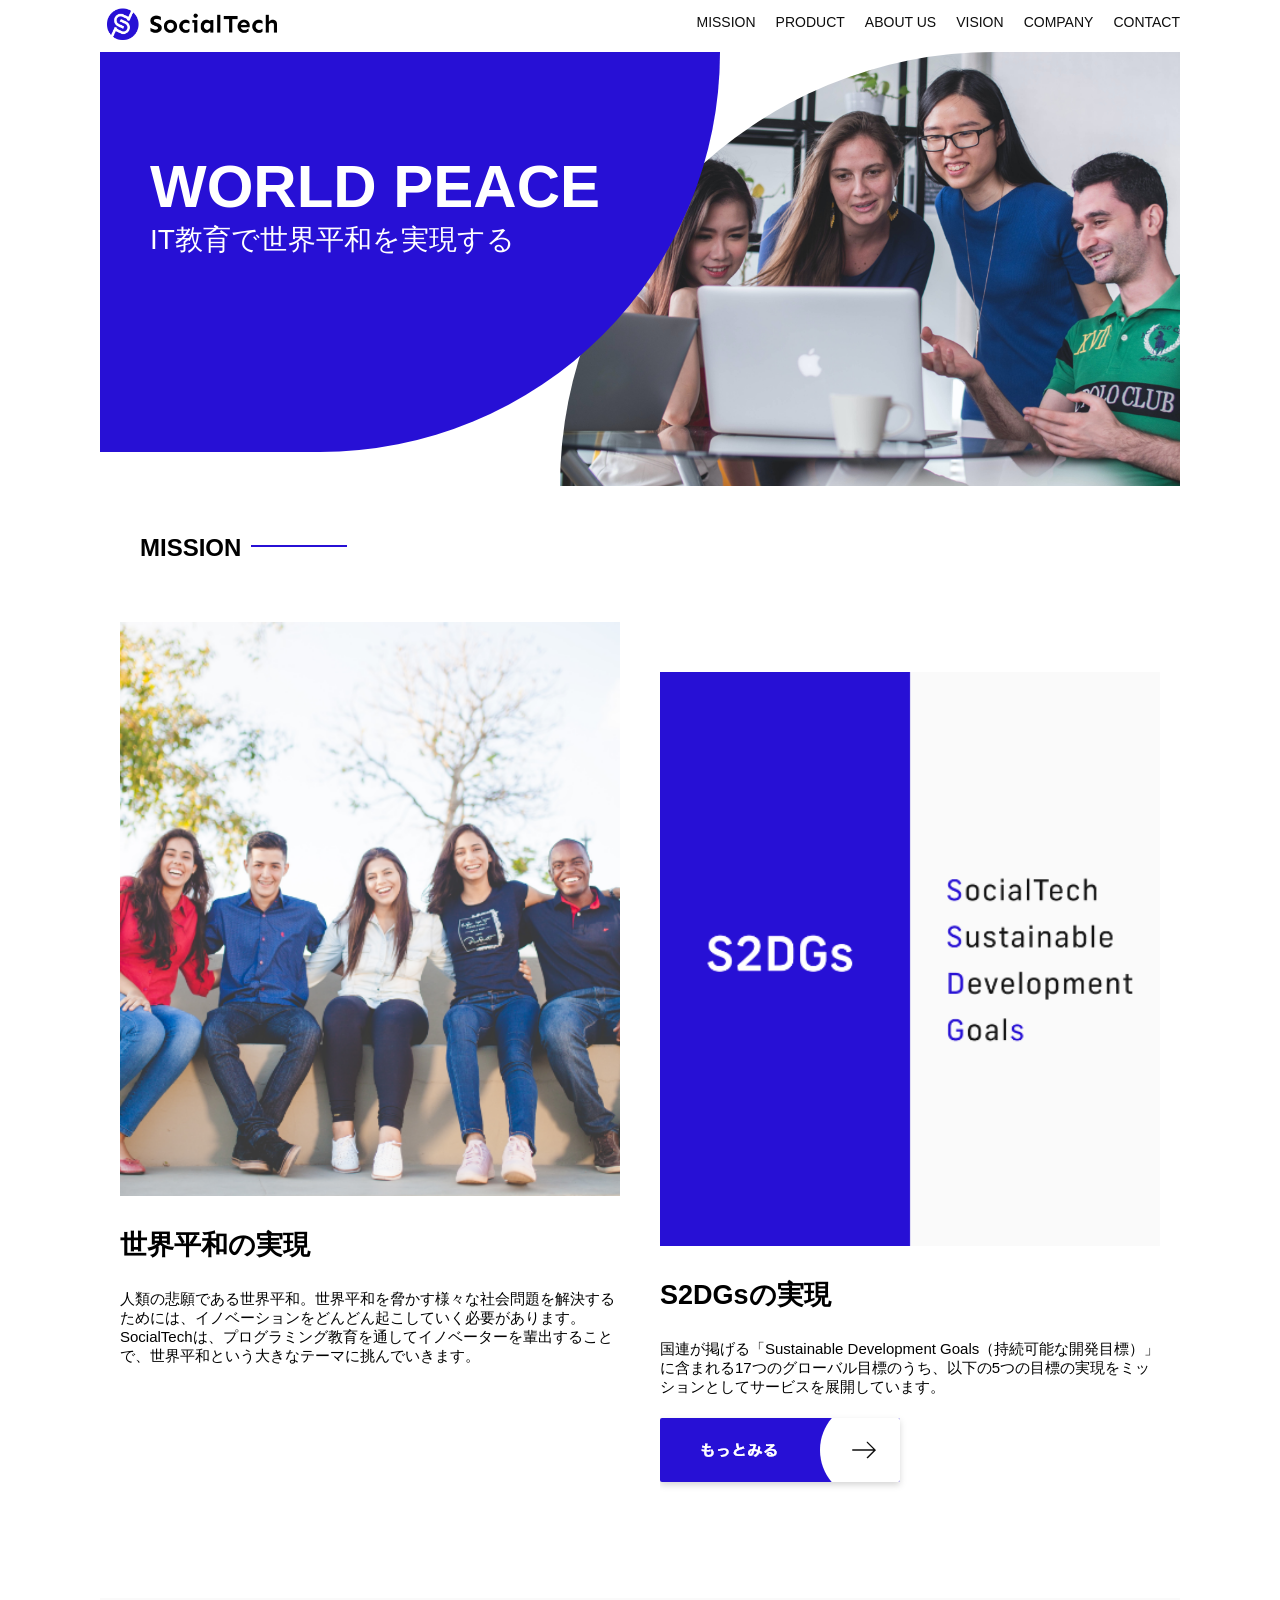
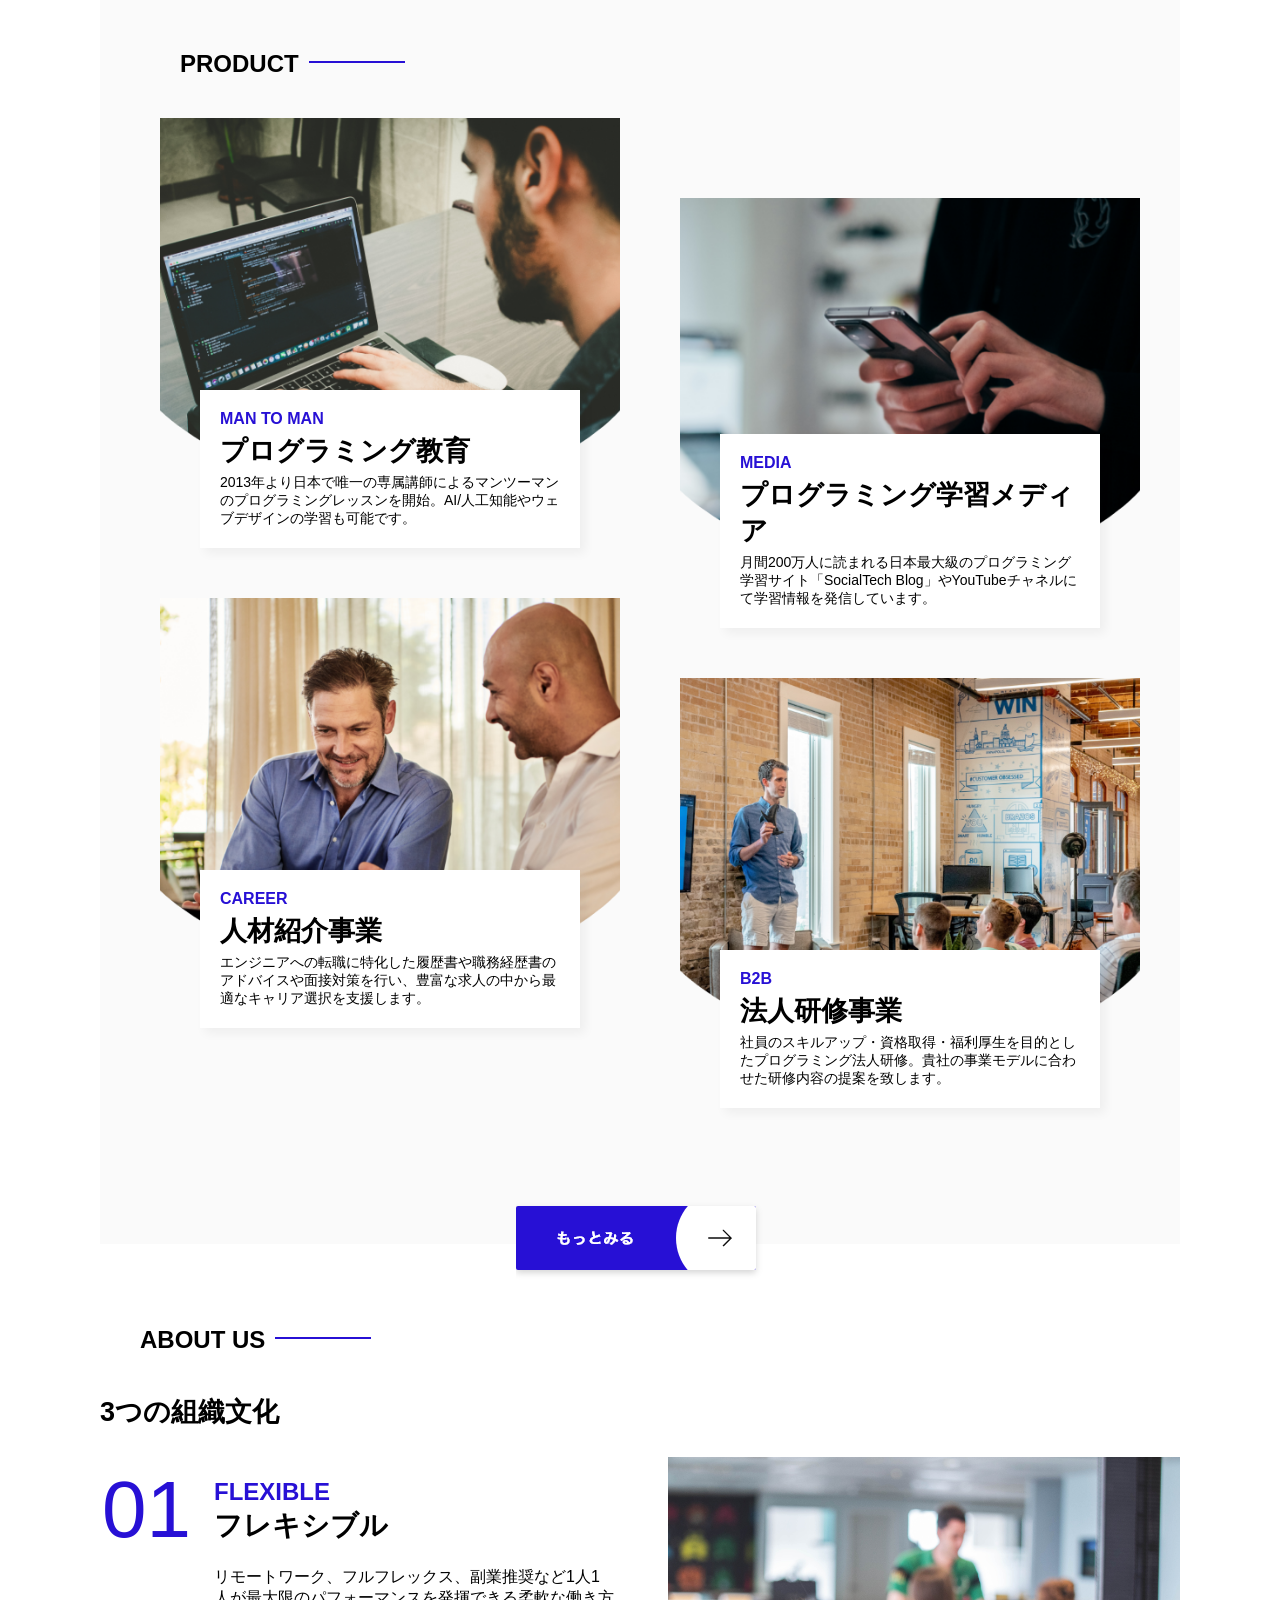
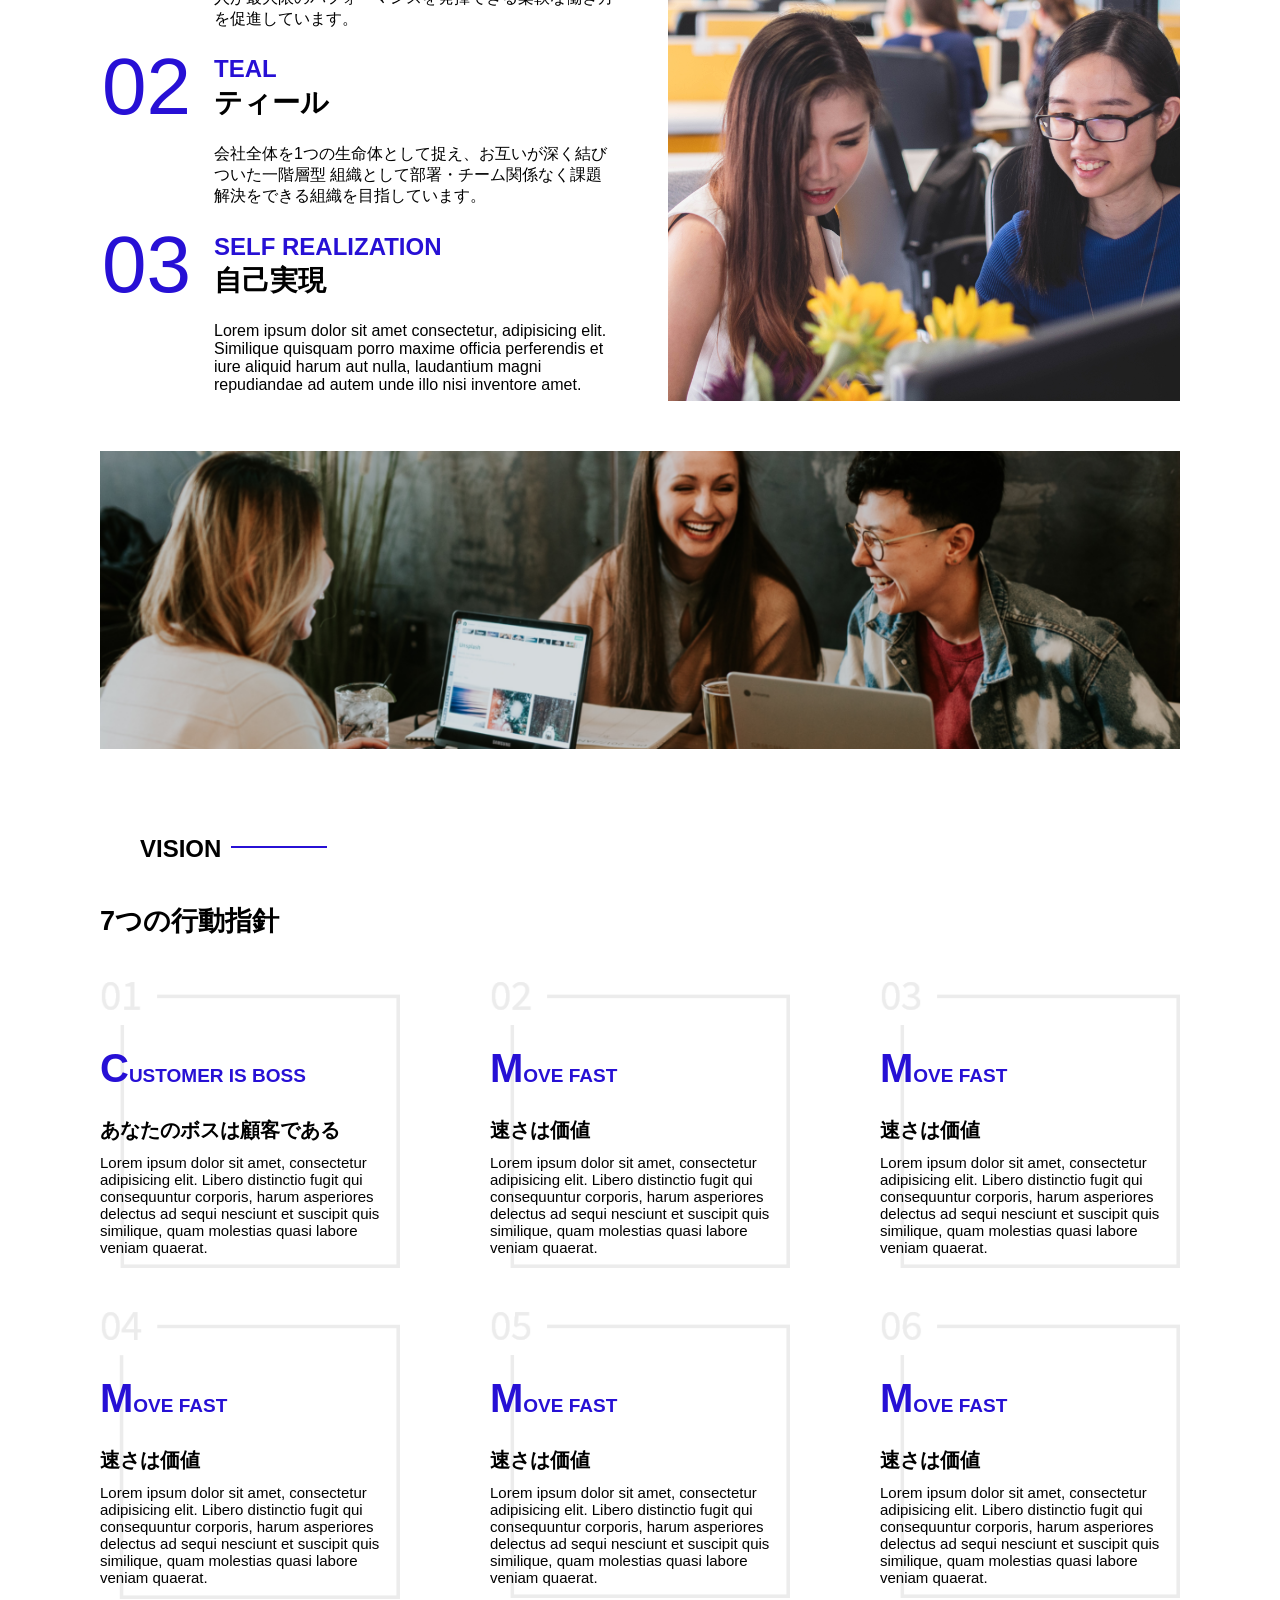
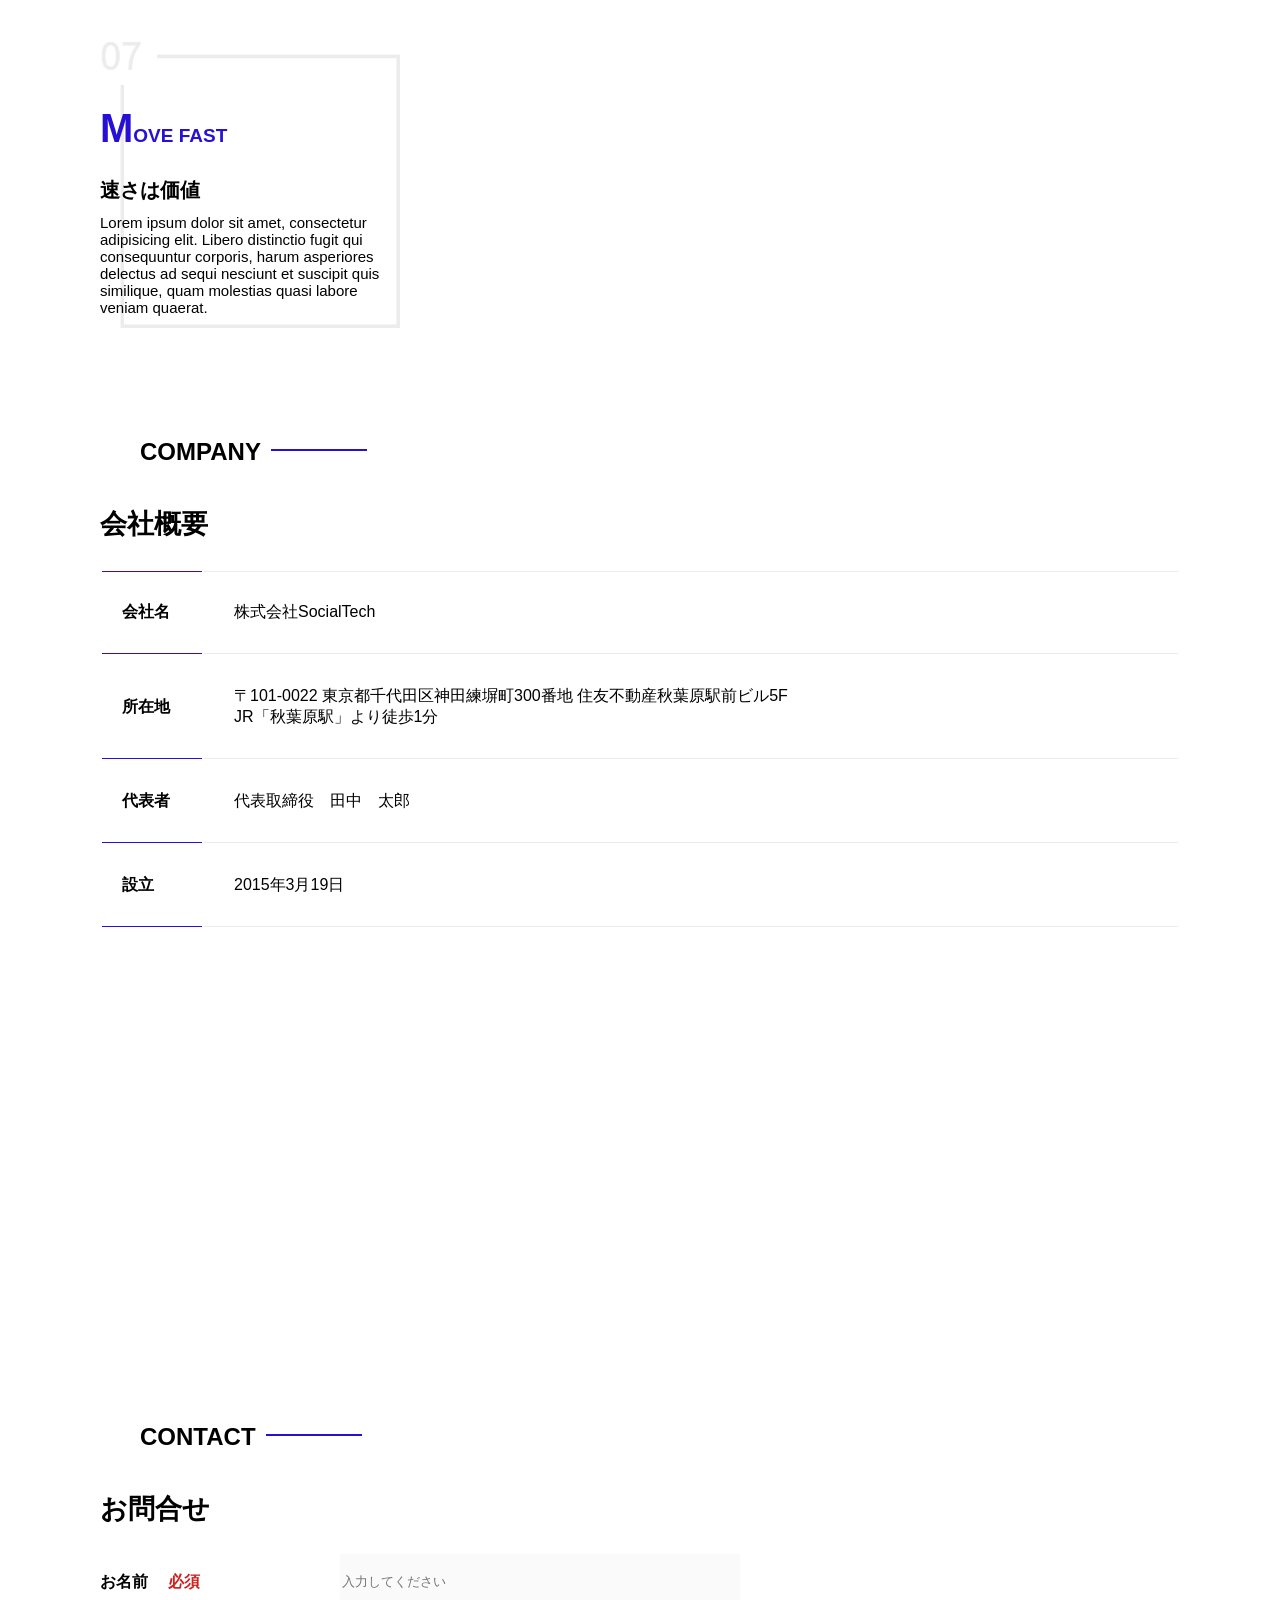
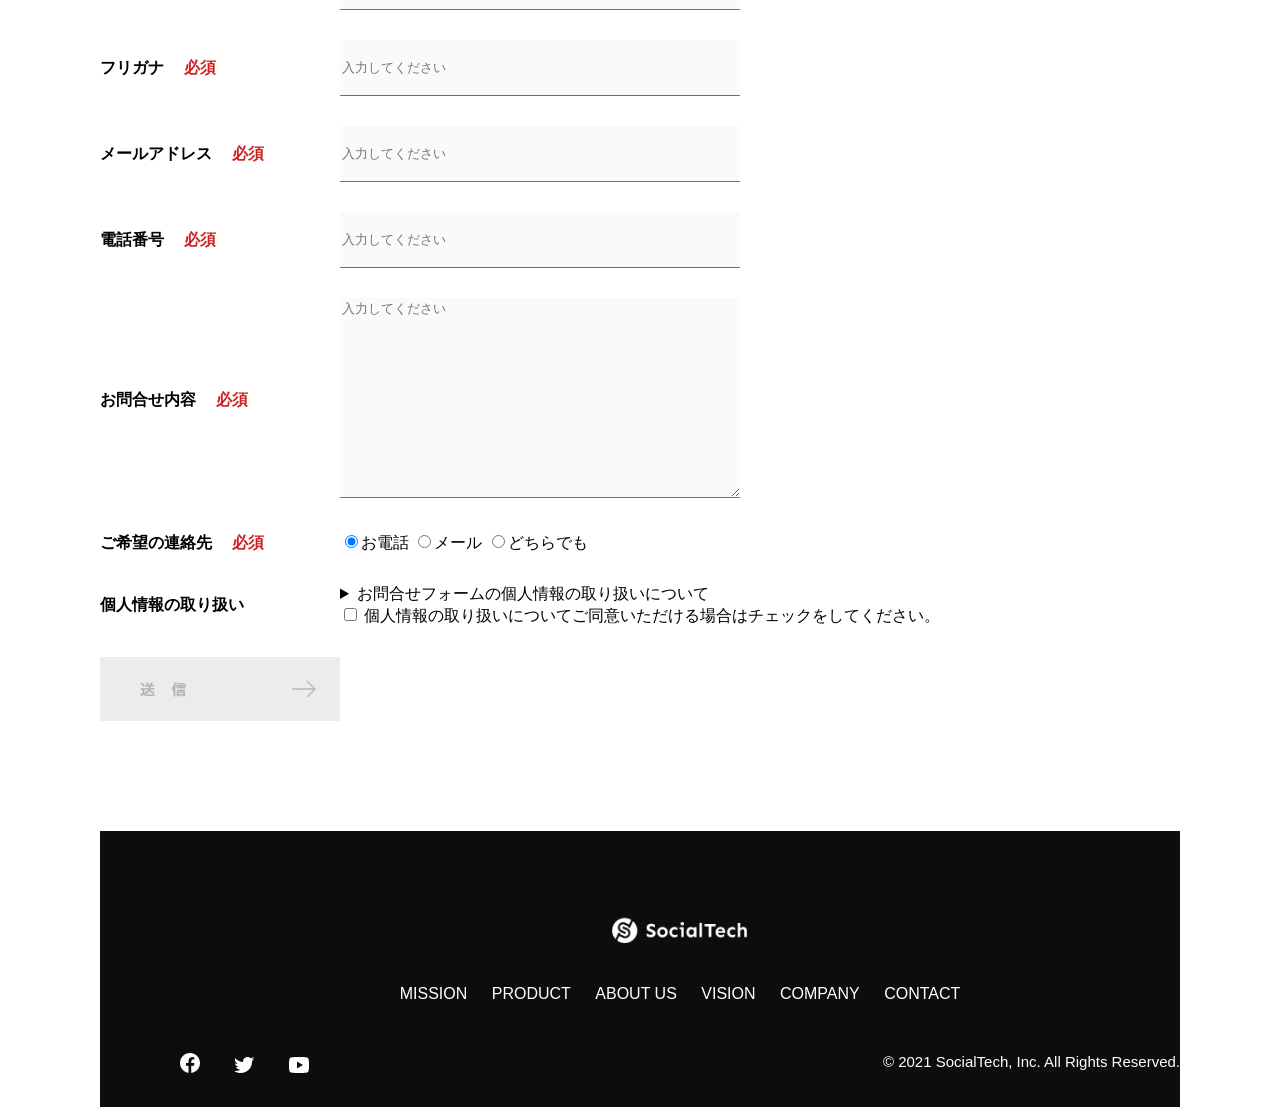
==== index.html @ 10867bdf "initial commit" ====
<!DOCTYPE html>
<html>
<head>
    <title>SocialTech</title>
    <meta charset="UTF-8">
    <meta name="description" content="SocialTechはEdTech業界のリーディングカンパニーを目指します">
    <meta name="viewport" content="width=device-width, initial-scale=1.0">
    <link rel="stylesheet" href="style.css">
</head>
<body>
    <header>
        <a href="index.html" id="logo">
            <img src="images/logo.png" alt="トップページに戻る">
        </a>
        <nav id="nav-pc">
            <ul>
                <li><a href="mission.html">MISSION</a></li>
                <li><a href="product.html">PRODUCT</a></li>
                <li><a href="index.html#aboutus">ABOUT US</a></li>
                <li><a href="index.html#vision">VISION</a></li>
                <li><a href="index.html#company">COMPANY</a></li>
                <li><a href="index.html#contact">CONTACT</a></li> 
            </ul>
        </nav>

        <!--smartphone menu button-->
        <button id="menu-sp" onclick="document.getElementById('nav-sp').style.display = 'block'">
            <img src="images/button-menu.png" alt="">
        </button>
        <!--smartphone navigation-->
        <div id="nav-sp">
            <button id="close" onclick="document.getElementById('nav-sp').style.display = 'none'">
                <img src="images/button-close.png" alt="">
            </button>
            <nav>
                <ul>
                    <li>
                        <a id="logo-sp" href="index.html" onclick="document.getElementById('nav-sp').style.display = 'none'"><img src="images/logo-sp.png" alt=""></a>
                    </li>
                    <li><a class="menu" href="mission.html" onclick="document.getElementById('nav-sp').style.display = 'none'">MISSION</a></li>
                    <li><a class="menu" href="product.html" onclick="document.getElementById('nav-sp').style.display = 'none'">PRODUCT</a></li>
                    <li><a class="menu" href="index.html#aboutus" onclick="document.getElementById('nav-sp').style.display = 'none'">ABOUT US</a></li>
                    <li><a class="menu" href="index.html#vision" onclick="document.getElementById('nav-sp').style.display = 'none'">VISION</a></li>
                    <li><a class="menu" href="index.html#company" onclick="document.getElementById('nav-sp').style.display = 'none'">COMPANY</a></li>
                    <li><a class="menu" href="index.html#contact" onclick="document.getElementById('nav-sp').style.display = 'none'">CONTACT</a></li>
                </ul>
            </nav>
            <div id="sns">
                <a href="https://www.facebook.com/sejuku2013">
                    <img src="images/button-facebook.png" alt="">
                </a>
                <a href="https://www.twitter.com/sejuku2013">
                    <img src="images/button-twitter.png" alt="">
                </a>
                <a href="https://www.youtube.com/sejuku2013">
                    <img src="images/button-youtube.png" alt="">
                </a>
            </div>
        </div>
    </header>
    <main>
        <article>
            <section id="main-visual">
                <div id="main-message">
                    <h1>WORLD PEACE</h1>
                    <p>IT教育で世界平和を実現する</p>
                </div>
                <img src="images/index/index-main.png" alt="PCの周りに集まる多国籍の仲間たち">
            </section>
            <section id="mission">
                <h2 class="index-h2">MISSION</h2>
                <div id="mission-flex">
                    <div>
                        <img id="mission-photo" src="images/index/index-mission.png" alt="野外ベンチ">
                        <h3>世界平和の実現</h3>
                        <p>
                            人類の悲願である世界平和。世界平和を脅かす様々な社会問題を解決するためには、イノベーションをどんどん起こしていく必要があります。SocialTechは、プログラミング教育を通してイノベーターを輩出することで、世界平和という大きなテーマに挑んでいきます。
                        </p>
                    </div>
                    <div>
                       <img id="s2dgs" src="images/index/s2dgs.png" alt="S2DGs"> 
                       <h3>S2DGsの実現</h3>
                       <p>国連が掲げる「Sustainable Development Goals（持続可能な開発目標）」に含まれる17つのグローバル目標のうち、以下の5つの目標の実現をミッションとしてサービスを展開しています。</p>
                       <a href="mission.html">
                        <img src="images/button-more.png" alt="もっとみる">
                       </a>
                    </div>
                </div>
            </section>
            <section id="product">
                <h2 class="index-h2">PRODUCT</h2>
                <div class="product-flex">
                    <div id="product-left">
                        <div>
                            <img class="product-photo" src="images/index/index-mantoman.png" alt="pcでコードを書く男性">
                            <div class="product-explain">
                                <span>MAN TO MAN</span>
                                <h3>プログラミング教育</h3>
                                <p>2013年より日本で唯一の専属講師によるマンツーマンのプログラミングレッスンを開始。AI/人工知能やウェブデザインの学習も可能です。</p>
                            </div>
                        </div>
                        <div>
                            <img class="product-photo" src="images/index/index-career.png" alt="笑顔で話し合う二人の男性">
                            <div class="product-explain">
                                <span>CAREER</span>
                                <h3>人材紹介事業</h3>
                                <p>エンジニアへの転職に特化した履歴書や職務経歴書のアドバイスや面接対策を行い、豊富な求人の中から最適なキャリア選択を支援します。</p>
                            </div>
                        </div>
                    </div>
                    <div id="product-right">
                        <div>
                            <img class="product-photo" src="images/index/index-media.png" alt="スマートフォンを操作する人">
                            <div class="product-explain">
                                <span>MEDIA</span>
                                <h3>プログラミング学習メディア</h3>
                                <p>月間200万人に読まれる日本最大級のプログラミング学習サイト「SocialTech Blog」やYouTubeチャネルにて学習情報を発信しています。</p>
                            </div>
                        </div>
                        <div>
                            <img class="product-photo" src="images/index/index-b2b.png" alt="講演中の男性とそれを聴く人々">
                            <div class="product-explain">
                                <span>B2B</span>
                                <h3>法人研修事業</h3>
                                <p>社員のスキルアップ・資格取得・福利厚生を目的としたプログラミング法人研修。貴社の事業モデルに合わせた研修内容の提案を致します。</p>
                            </div>
                        </div>
                    </div>
                </div>
                <div id="product-more">
                    <a href="product.html">
                    <img src="images/button-more.png" alt="もっとみる">
                    </a>
                </div>
            </section>
            <section id="aboutus">
                <h2 class="index-h2">ABOUT US</h2>
                <h3>3つの組織文化</h3>
                <div>
                    <table class="culture-table">
                        <tr>
                            <td class="culture-num">01</td>
                            <th><span class="culture-en">FLEXIBLE</span><br>フレキシブル</th>
                        </tr>
                        <tr>
                            <td>

                            </td>
                            <td class="culture-description">リモートワーク、フルフレックス、副業推奨など1人1人が最大限のパフォーマンスを発揮できる柔軟な働き方を促進しています。</td>
                        </tr>
                        <tr>
                            <td class="culture-num">02</td>
                            <th><span class="culture-en">TEAL</span><br>ティール</th>
                        </tr>
                        <tr>
                            <td></td>
                            <td class="culture-description">会社全体を1つの生命体として捉え、お互いが深く結びついた一階層型 組織として部署・チーム関係なく課題解決をできる組織を目指しています。</td>
                        </tr>
                        <tr>
                            <td class="culture-num">03</td>
                            <th><span class="culture-en">SELF REALIZATION</span><br>自己実現</th>
                            <tr>
                                <td></td>
                                <td class="culture-description">Lorem ipsum dolor sit amet consectetur, adipisicing elit. Similique quisquam porro maxime officia perferendis et iure aliquid harum aut nulla, laudantium magni repudiandae ad autem unde illo nisi inventore amet.</td>
                            </tr>
                        </tr>
                    </table>
                    <img class="culture-img" src="images/index/index-aboutus1.png" alt="">
                </div>
                <img class="culture-img2" src="images/index/index-aboutus2.png" alt="">
            </section>
            <section id="vision">
                <h2 class="index-h2">VISION</h2>
                <h3>7つの行動指針</h3>
                <div>
                    <div class="vision-box">
                        <img src="images/index/vision-01.png" alt="">
                        <div>
                            <h4>CUSTOMER IS BOSS</h4>
                            <h5>あなたのボスは顧客である</h5>
                            <p>Lorem ipsum dolor sit amet, consectetur adipisicing elit. Libero distinctio fugit qui consequuntur corporis, harum asperiores delectus ad sequi nesciunt et suscipit quis similique, quam molestias quasi labore veniam quaerat.</p>
                        </div>
                    </div>
                    <div class="vision-box">
                        <img src="images/index/vision-02.png" alt="">
                        <div>
                            <h4>MOVE FAST</h4>
                            <h5>速さは価値</h5>
                            <p>Lorem ipsum dolor sit amet, consectetur adipisicing elit. Libero distinctio fugit qui consequuntur corporis, harum asperiores delectus ad sequi nesciunt et suscipit quis similique, quam molestias quasi labore veniam quaerat.</p>
                        </div>
                    </div>
                    <div class="vision-box">
                        <img src="images/index/vision-03.png" alt="">
                        <div>
                            <h4>MOVE FAST</h4>
                            <h5>速さは価値</h5>
                            <p>Lorem ipsum dolor sit amet, consectetur adipisicing elit. Libero distinctio fugit qui consequuntur corporis, harum asperiores delectus ad sequi nesciunt et suscipit quis similique, quam molestias quasi labore veniam quaerat.</p>
                        </div>
                    </div>
                    <div class="vision-box">
                        <img src="images/index/vision-04.png" alt="">
                        <div>
                            <h4>MOVE FAST</h4>
                            <h5>速さは価値</h5>
                            <p>Lorem ipsum dolor sit amet, consectetur adipisicing elit. Libero distinctio fugit qui consequuntur corporis, harum asperiores delectus ad sequi nesciunt et suscipit quis similique, quam molestias quasi labore veniam quaerat.</p>
                        </div>
                    </div>
                    <div class="vision-box">
                        <img src="images/index/vision-05.png" alt="">
                        <div>
                            <h4>MOVE FAST</h4>
                            <h5>速さは価値</h5>
                            <p>Lorem ipsum dolor sit amet, consectetur adipisicing elit. Libero distinctio fugit qui consequuntur corporis, harum asperiores delectus ad sequi nesciunt et suscipit quis similique, quam molestias quasi labore veniam quaerat.</p>
                        </div>
                    </div>
                    <div class="vision-box">
                        <img src="images/index/vision-06.png" alt="">
                        <div>
                            <h4>MOVE FAST</h4>
                            <h5>速さは価値</h5>
                            <p>Lorem ipsum dolor sit amet, consectetur adipisicing elit. Libero distinctio fugit qui consequuntur corporis, harum asperiores delectus ad sequi nesciunt et suscipit quis similique, quam molestias quasi labore veniam quaerat.</p>
                        </div>
                    </div>
                    <div class="vision-box">
                        <img src="images/index/vision-07.png" alt="">
                        <div>
                            <h4>MOVE FAST</h4>
                            <h5>速さは価値</h5>
                            <p>Lorem ipsum dolor sit amet, consectetur adipisicing elit. Libero distinctio fugit qui consequuntur corporis, harum asperiores delectus ad sequi nesciunt et suscipit quis similique, quam molestias quasi labore veniam quaerat.</p>
                        </div>
                    </div>
                </div>
            </section>
            <section id="company">
                <h2 class="index-h2">COMPANY</h2>
                <h3>会社概要</h3>
                <table id="company-table">
                    <tr>
                        <th class="tableheader tableheader-first">会社名</th>
                        <td class="cell cell-first">株式会社SocialTech</td>
                    </tr>
                    <tr>
                        <th class="tableheader">所在地</th>
                        <td class="cell">〒101-0022 東京都千代田区神田練塀町300番地 住友不動産秋葉原駅前ビル5F<br>JR「秋葉原駅」より徒歩1分</td>
                    </tr>
                    <tr>
                        <th class="tableheader">代表者</th>
                        <td class="cell">代表取締役　田中　太郎</td>
                    </tr>
                    <tr>
                        <th class="tableheader">設立</th>
                        <td class="cell">2015年3月19日</td>
                    </tr>
                </table>
                <iframe src="https://www.google.com/maps/embed?pb=!1m18!1m12!1m3!1d52320.896556942294!2d135.69277753744532!3d34.955204209554964!2m3!1f0!2f0!3f0!3m2!1i1024!2i768!4f13.1!3m3!1m2!1s0x6001058dfa683537%3A0xe813f629c88c8de3!2z44K544K_44O844OQ44OD44Kv44K5IOOCs-ODvOODkuODvCDkuqzpg73kuYXkuJblupc!5e0!3m2!1sja!2sjp!4v1761179197833!5m2!1sja!2sjp" width="600" height="450" style="border:0;" allowfullscreen="" loading="lazy" referrerpolicy="no-referrer-when-downgrade"></iframe>
            </section>
            <section id="contact">
                <h2 class="index-h2">CONTACT</h2>
                <h3>お問合せ</h3>
                <form>
                    <div>
                        <div class="contact-heading">
                            <label class="contact-label">お名前<span class="contact-span">必須</label>
                        </div>
                        <div>
                            <input type="text" name="name" placeholder="入力してください" class="contact-textbox">
                        </div>
                    </div>
                    <div>
                        <div class="contact-heading">
                            <label class="contact-label">フリガナ<span class="contact-span">必須</label>
                        </div>
                        <div>
                            <input type="text" name="hurigana" placeholder="入力してください" class="contact-textbox">
                        </div>
                    </div>
                    <div>
                        <div class="contact-heading">
                            <label class="contact-label">メールアドレス<span class="contact-span">必須</label>
                        </div>
                        <div>
                            <input type="text" name="email" placeholder="入力してください" class="contact-textbox">
                        </div>
                    </div>
                    <div>
                        <div class="contact-heading">
                            <label class="contact-label">電話番号<span class="contact-span">必須</label>
                        </div>
                        <div>
                            <input type="text" name="tel" placeholder="入力してください" class="contact-textbox">
                        </div>
                    </div>
                    <div>
                        <div class="contact-heading">
                            <label class="contact-label">お問合せ内容<span class="contact-span">必須</span></label>
                        </div>
                        <div>
                            <textarea class="contact-textarea" placeholder="入力してください" name="message"></textarea>
                        </div>
                    </div>
                    <div>
                        <div class="contact-heading">
                            <label class="contact-label">ご希望の連絡先<span class="contact-span">必須</span></label>
                        </div>
                        <div>
                            <input class="radiobutton" type="radio" value="tel" name="contact" checked><label>お電話</label>
                            <input class="radiobutton" type="radio" value="mail" name="contact"><label>メール</label>
                            <input class="radiobutton" type="radio" value="both" name="contact"><label>どちらでも</label>
                        </div>
                    </div>
                    <div>
                        <div class="contact-heading">
                            <label class="contact-label">個人情報の取り扱い</label>
                        </div>
                        <div>
                            <details>
                                <summary>お問合せフォームの個人情報の取り扱いについて</summary>
                                <div>
                                   <dl>
                                        <dt>１．組織の名称又は氏名</dt>
                                        <dd>株式会社SocialTech</dd>
                                        <dt>２．個人情報保護管理者（若しくはその代理人）の氏名又は職名、所属及び連絡先</dt>
                                        <dd>
                                            <p>鈴木 一郎 コーポレート部</p>
                                            <p>メールアドレス：samurai@example.com</p>
                                            <p>TEL：03-1234-5678</p>
                                        </dd>
                                        <dt>３．個人情報の利用目的</dt>
                                        <dd>
                                            <ul>
                                            <li>本サービス及び本サービスに関連する情報の提供又はそれらに関する連絡のため</li>
                                            <li>ユーザーの本人確認のため</li>
                                            <li>当社サービスのご案内のため</li>
                                            <li>当社の商品等の広告または宣伝（電子メールによるものを含むものとします。）</li>
                                            </ul>
                                        </dd>
                                        <dt>４．個人情報の取り扱い業務の委託</dt>
                                        <dd>個人情報の取扱業務の全部または一部を外部に業務委託する場合があります。その際、弊社は、個人情報を適切に保護できる管理体制を敷き実行していることを条件として委託先を厳選したうえで、機密保持契約を委託先と締結し、お客様の個人情報を厳密に管理させます。</dd>
                                        <dt>５．個人情報の開示等の請求</dt>
                                        <dd>
                                            お客様は、弊社に対してご自身の個人情報の開示等（利用目的の通知、開示、内容の訂正・追加・削除、利用の停止または消去、第三者への提供の停止）に関して、当社問合わせ窓口に申し出ることができます。<br>
                                            その際、弊社はお客様ご本人を確認させていただいたうえで、合理的な期間内に対応いたします。<br>
                                            なお、個人情報に関する弊社問合わせ先は、次の通りです。
                                        </dd>
                                        <dd>
                                            <p>株式会社SocialTech　個人情報問合せ窓口</p>
                                            <p>〒150-0043　東京都千代田区神田練塀町300番地 住友不動産秋葉原駅前ビル5F</p>
                                            <p>メールアドレス：samurai@example.com　TEL：03-1234-5678</p>
                                        </dd>
                    
                                        <dt>６．個人情報を提供されることの任意性について</dt>
                                        <dd>お客様がご自身の個人情報を弊社に提供されるか否かは、お客様のご判断によりますが、もしご提供されない場合には、適切なサービスが提供できない場合がありますので予めご了承ください。</dd>
                                    </dl> 
                                </div>
                            </details>
                            <input type="checkbox" name="agree">
                            <span>個人情報の取り扱いについてご同意いただける場合はチェックをしてください。</span>
                        </div>
                    </div>
                    <div>
                        <input type="image" src="images/button-submit.png">
                    </div>
                </form>
            </section>
        </article>
    </main>
    
    <footer>
        <div id="footer-logo">
            <img src="images/logo-sp.png" alt="">
        </div>
        <div id="footer-link">
            <a href="mission.html">MISSION</a>
            <a href="product.html">PRODUCT</a>
            <a href="index.html#aboutus">ABOUT US</a>
            <a href="index.html#vision">VISION</a>
            <a href="index.html#company">COMPANY</a>
            <a href="index.html#contact">CONTACT</a>
        </div>
        <div id="sns-footer">
            <div class="sns-btns">
                <a href="https://www.facebook.com/sejuku2013"><img src="images/button-facebook.png" alt=""></a>
                <a href="https://www.twitter.com/sejuku2013"><img src="images/button-twitter.png" alt=""></a>
                <a href="https://www.youtube.com/channel/"><img src="images/button-youtube.png" alt=""></a>
            </div>
            <p id="copyright">&copy; 2021 SocialTech, Inc. All Rights Reserved.</p>
        </div>
    </footer>
</body>
</html>
---- style.css ----
* {
    box-sizing: border-box;
}

p {
    font-size: 15px;
}

body {
    max-width: 1080px;
    margin: 0 auto 0 auto;
    font-family: "Source Sans Pro", "Hiragino Kaku Gothic ProN", Meiryo, Arial, sans-serif
}

header {
    display: flex;
    justify-content: space-between;
}

#nav-pc {
    font-size: 14px;
}

#nav-pc ul {
    display: flex;
    padding-left: 0;
}

#nav-pc li {
    list-style: none;
}
#nav-pc a {
    text-decoration: none;
    margin-left: 20px;
    color: #0d0d0d;
}
#nav-pc a:hover {
    text-decoration: underline;
}
#nav-sp,
#menu-sp {
    display: none;
}

#main-visual {
    position: relative;
    height: 400px;
}

#main-message {
    position: absolute;
    top: 0;
    left: 0;
    background-color: #2710d5;
    color: #ffffff;
    border-radius: 0 0 476px 0;
    max-width: 620px;
    width: 100%;
    height: 100%;
    z-index:11;
}

#main-message > h1 {
    font-size: 60px;
    margin: 100px 0 0 50px;
}

#main-message > p {
    font-size: 28px;
    margin: 0 0 0 50px;
}

#main-visual > img {
    max-width: 620px;
    border-radius: 476px 0 0 0;
    position: absolute;
    top: 0;
    right: 0;
    z-index: 10;
}

h2 {
    margin: 40px;
}
h2::after {
    content: url("images/line.png");
    margin-left: 10px;
}
h3 {
    font-size: 27px;
}

#mission {
    margin: 80px auto 80px auto;
}
#mission-flex {
    display: flex;
}

#mission-flex > div {
    width: 50%;
    margin: 20px;
}
#mission-photo {
    width: 100%;
}
#s2dgs {
    margin-top: 50px;
    width: 100%;
}

#product {
    background-color: #fafafa;
    margin: 80px 0 80px 0;
    padding: 10px 40px 0px 40px;
}
#product .product-flex {
    margin-top: 40px;
    display: flex; 
}
#product-left {
    width: 50%;
    margin-right: 20px;
}
#product-right {
    width: 50%;
    margin-left: 20px;
    margin-top: 80px;
}
#product-left>div {
    position: relative;
    height: 480px;
    margin-left: 20px;
}
#product-right>div {
    position: relative;
    height: 480px;
    margin-left: 20px;
}
.product-photo {
    width: 100%;
}
.product-explain {
    background-color: #ffffff;
    position: absolute;
    left: 0;
    bottom: 50px;
    margin: 0 40px 0 40px;
    padding: 20px;
    box-shadow: 5px 5px 10px rgba(0, 0, 0, 0.05);
}
.product-explain>span {
    color: #2710d5;
    font-weight: bold;
    font-size: 16px;
    margin: 0;
}
.product-explain>h3 {
    margin: 5px 0 5px 0;
}
.product-explain>p {
    font-size: 14px;
    margin: 0;
}
#product-more {
    text-align: center;
}
#product-more a {
    position: relative;
    bottom: -42px;
}
#aboutus {
    margin: 80px auto 80px auto;
}
#aboutus > div {
    display: flex;
}
.culture-img {
    width: 50%;
    align-self: flex-start;
}
.culture-img2 {
    margin-top: 50px;
    width: 100%;
}
.culture-table {
    margin-right: 50px;
}
.culture-num {
    font-size: 80px;
    color: #2710d5;
    padding: 0 20px 0 0;
}
.culture-table th {
    text-align: left;
    font-size: 28px;
    font-weight: bold;
}
.culture-en {
    color: #2710d5;
    font-size: 24px;
}
.culture-description {
    margin: 0;
}
#vision {
    margin: 80px auto 80px auto;
}
#vision > div {
    display: flex;
    justify-content: space-between;
    flex-wrap: wrap;
}
.vision-box {
    width: 300px;
    height: 300px;
    margin-bottom: 30px;
    position: relative; 
}
.vision-box > img {
    width: 100%;
    position: relative;
    z-index: 30;
}
.vision-box > div {
    position: absolute;
    top: 0;
    left: 0;
    z-index: 31;
    margin-right: 20px;
}
.vision-box > div > h4 {
    color: #2710d5;
    font-size: 19px;
    margin-top: 80px;
}
.vision-box > div > h4::first-letter {
    font-size: 40px;
}
.vision-box > div > h5 {
    font-size: 20px;
    margin: 0 0 0 0;
}
.vision-box > div > p {
    margin: 10px 0 0 0;
}

#company {
    margin: 80px auto 80px auto;
}
#company-table {
    width: 100%;
}
.tableheader {
    text-align: left;
    padding: 20px;
    border-bottom-color: #2710d5;
    border-bottom-width: 1px;
    border-bottom-style: solid;
    width: 100px;
}
.tableheader-first {
    border-top-color: #2710d5;
    border-top-width: 1px;
    border-top-style: solid;
}
.cell {
    padding: 30px;
    border-bottom-color: #ececec;
    border-bottom-width: 1px;
    border-bottom-style: solid;
}
.cell-first {
    border-top-color: #ececec;
    border-top-width: 1px;
    border-top-style: solid;
}
#company > iframe {
    width: 100%;
    height: 368px;
    margin-top: 40px;
}

#contact {
    margin: 80px auto 80px auto;
}
#contact > form > div {
    display: flex;
    flex-direction: row;
    flex-wrap: wrap;
    padding-bottom: 30px;
}
.contact-heading {
    width: 240px;
    align-self: center;
}
.contact-label {
    font-weight: bold;
}
.contact-span {
    color: #ce2222;
    margin-left: 20px;
    font-weight: bold;
}
.contact-textbox {
    border-top: 0px;
    border-left: 0px;
    border-right: 0px;
    border-bottom-width: 1px;
    border-bottom-color: #707070;
    border-style: solid;
    background-color: #fafafa;
    width: 400px;
    height: 56px;
}
.contact-textarea {
    border-top: 0px;
    border-left: 0px;
    border-right: 0px;
    border-bottom-width: 1px;
    border-bottom-color: #707070;
    background-color: #fafafa;
    width: 400px;
    height: 200px;
}
#contact dt {
    font-weight: bold;
}
#contact dd {
    margin-bottom: 16px;
}
#contact dd p {
    margin: 0;
}
#contact dd ul {
    padding-left: 0;
}
#contact dd li {
    margin-bottom: 0;
    list-style: none;
}

footer {
    background-color: #0d0d0d;
    text-align: center;
    padding: 80px 0px 30px 80px;
}
#footer-logo {
    margin-bottom: 30px;
}
#footer-link {
    margin-bottom: 50px;
}
#footer-link > a {
    text-decoration: none;
    margin: 10px;
    color: #ffffff;
}
#footer-link > a:hover {
    text-decoration: underline;
}
#sns-footer {
    display: flex;
    justify-content: space-between;
    text-align: left;
}
#sns-footer a {
    margin-right: 30px;
}
#copyright {
    color: #ffffff;
    margin: 0;
}

/* mission */
.mission-main-inner {
    background-image: url("images/mission/mission-main.png");
    background-repeat: no-repeat;
    background-position-y: center;
}
#mission-title {
    background-color: #2710d5;
    width: 368px;
    color: #ffffff;
    height: 496px;
    border-radius:0 248px 248px 0;
    position: relative;
}
#mission-title h1 {
    position: absolute;
    top: 0;
    left: 100px;
    font-size: 80px;
    line-height: 1;
}
#mission-title h1 span {
    font-size: 26px;
}
#mission-title > p {
    position: absolute;
    top: 350px;
    left: 100px;
    font-size: 16px;
}

#mission-s2dgs {
    padding: 20px;
}
.mission-h2 {
    color: #2710d5;
    font-size: 40px;
}
.mission-h2::after {
    content: none;
}
#mission-five-goals {
    padding: 20px;
    display: flex;
}
#mission-five-goals .five-goals-image {
    width: 30%;
    padding: 20px;
}
#mission-five-goals .five-goals-image img {
    width: 100%;
}
#mission-five-goals .five-goals-read {
    width: 70%;
    padding: 20px;
}
#mission-five-goals .five-goals-read > div {
    margin-bottom: 40px;
}
.fivegoals-image-right {
    float: right;
    margin: 20px;
}
.fivegoals-image-left {
    float: left;
    margin: 20px;
}
.fivegoals-number {
    color: #2710d5;
    font-size: 48px;
    font-weight: bold;
    margin: 0;
}
.fivegoals-h3 {
    font-size: 28px;
    margin: 0;
}
.fivegoals-p {
    margin: 0;
}

/* product */
.product-main-inner {
    background-image: url(images/product/product-main.png);
    background-repeat: no-repeat;
    background-position-y: center;
}
#product-title {
    background-color: #2710d5;
    width: 368px;
    color: #ffffff;
    height: 496px;
    border-radius: 0 248px 248px 0;
    position: relative;
}
#product-title h1 {
    position: absolute;
    top: 0;
    left: 100px;
    font-size: 80px;
    line-height: 1;
}
#product-title h1 span {
    font-size: 26px;
}
#product-title > p {
    position: absolute;
    top: 350px;
    left: 100px;
    font-size: 16px;
}
.product-section {
    display: flex;
    padding: 20px 20px 0;
}
.product-section .product-section-img {
    width: 450px;
}
.product-section-left .product-section-img img {
    width: 100%;
    padding: 0 40px 30px 0;
    border-radius: 0 432px 0 0;
}
.product-section-left .product-read {
    width: 50%;
    flex-grow: 1;
}
.product-section-left .product-read p {
    margin-bottom: 0;
}

.product-section-right {
    justify-content: space-between;
}
.product-section-right .product-section-img img {
    width: 100%;
    padding: 0 0 30px 40px;
    border-radius: 432px 0 0 0;
}
.product-section-right .product-read {
    width: 500px;
}
.product-h2 {
    color: #2710d5;
    font-size: 24px;
    margin: 0;
}
.product-h3 {
    font-size: 28px;
    margin: 0;
}


@media screen and (max-width: 767px) {
    #nav-pc {
        display: none;
    }
    #menu-sp {
        display: block;
        background-color: transparent;
        float: right;
        padding:0;
        border: none;
    }
    
    #nav-sp {
        background-color: #2710d5;
        position: fixed;
        left: 0;
        top: 0;
        width: 100%;
        height: 100%;
        display: none;
        z-index: 100;
    }
    #close {
        position: absolute;
        top: 20px;
        right: 20px;
        background-color: transparent;
        border: none;
    }
    #nav-sp ul {
        padding: 0;
    }
    #nav-sp li {
        list-style: none;
    }
    #logo-sp {
        margin: 80px 0 30px 20px;
    }
    #nav-sp nav a {
        display: block;
        color:#ffffff;
    }
    #nav-sp nav a:hover {
        text-decoration: underline;
    }
    #nav-sp .menu {
        text-decoration: none;
        margin: 0px 20px 0px 20px;
        height: 44px;
        font-size: 16px;
        background-image: url("images/arrow.png");
        background-repeat: no-repeat;
        background-position: right top;
    }
    #sns {
        position: absolute;
        bottom: 20px;
        left: 20px;
    }
    #sns > a {
        margin-right: 30px;
    }
    #main-visual {
        position: relative;
        height: 470px;
    }
    #main-visual > div {
        text-align: center;
        height: 280px;
    }
    #main-visual h1 {
        font-size: 28px;
        margin-top: 90px;
    }
    #main-visual > div > p {
        margin: 0;
        font-size: 15px;
    }
    #main-visual > img {
        width: 100%;
        border-radius: 476px 0 0 0;
        top: auto;
        bottom: 0;
    }
    
    h2 {
        margin: 15px 0 15px 0;
    }
    h3 {
        font-size: 24px;
        margin: 10px 0 0 0;
    }
    
    #mission {
        margin: 20px 0 20px 0;
        padding: 0 20px 0 20px;
    }
    #mission-flex {
        flex-direction: column;
    }
    #mission-flex > div {
        width: 100%;
        margin: 0;
    }

    /* product */
    #product {
        margin: 0;
        padding: 10px 20px 0 20px;
    }
    #product .product-flex {
        flex-direction: column;
        margin-top: 0;
    }
    #product-left, #product-right {
        width: 100%;
        margin: 0;
    }
    #product-left > div, #product-right > div {
        height: auto;
        margin: 0;
    }
    .product-explain {
        position: relative;
        margin: 0;
    }
    .product-explain > h3 {
        margin: 10px 0 10px 0;
        font-size: 24px;
    }
    #product-more {
        text-align: left;
    }

    /* about */
    #aboutus {
        margin: 80px 20px;
    }
    #aboutus > div {
        flex-direction: column;
    }
    .culture-table th {
        font-size: 16px;
    }
    .culture-table {
        margin-right: 0;
        padding-right: 20px;
        order: 2;
    }
    .culture-img {
        width: 100%;
        order: 1;
    }
    .culture-img2 {
        margin-top: 0;
    }
    .culture-num {
        margin: 0;
    }
    .culture-description {
        margin: 0;
    }

    /* vision */
    #vision {
        margin: 80px 20px 80px 20px;
    }
    .vision-box > img {
        position: absolute;
        top: 0;
        left: 0;
    }
    .vision-box > div > h4 {
        margin: 60px 0 0 0;
    }

    /* company */
    #comapny {
        margin: 0 20px 0 20px;
    }
    #company > h3 {
        margin-bottom: 20px;
    }
    .tableheader {
        width: 50px;
    }
    .cell {
        padding: 20px;
    }
    #company > iframe {
        height: 240px;
    }

    /* contact */
    #contact {
        margin: 80px 20px;
    }
    #contact > h3 {
        margin-bottom: 20px;
    }
    #contact > form > div {
        flex-direction: column;
        margin-bottom: 20px;
    }
    .contact-heading {
        align-self: auto;
        margin-bottom: 20px;
    }
    .contact-textbox {
        min-width: 300px;
        width: 100%;
    }
    .contact-textarea {
        height: 150px;
        width: 100%;
    }
    .radiobutton {
        margin-bottom: 20px;
    }
    footer {
        padding: 30px 20px 50px 20px;
        text-align: left;
    }
    #footer-link > a {
        margin: 0 20px 30px 0;
        display: block;
        background-image: url(images/arrow.png);
        background-repeat: no-repeat;
        background-position: right top;
    }
    #sns-footer {
        flex-direction: column;
        justify-content: flex-start;
    }
    #copyright {
        font-size: 12px;
        margin-top: 30px;
    }

    #mission-main {
        height: 256px;
        margin-top: 4%;
        position: relative;
    }
    .mission-main-inner {
        height: 80%;
        background-size: cover;
    }
    #mission-title {
        width: 136px;
        height: 256px;
        position: absolute;
        top: -10%;
    }
    #mission-title h1 {
        left: 20px;
        font-size: 40px;
    }
    #mission-title h1 span {
        font-size: 18px;    
    }
    #mission-title > p {
        top: 180px;
        left: 20px;
        font-size: 13px;
    }
    .mission-h2 {
        font-size: 38px;
        margin: 0;
    }
    .mission-h2::after {
        content: none;
    }
    #mission-s2dgs > img {
        width: 100%;
    }
    #mission-five-goals {
        flex-direction: column;
    }
    #mission-five-goals > div {
        padding: 0;
    }
    #mission-five-goals .five-goals-image, #mission-five-goals .five-goals-read {
        width: 100%;
        padding: 0;
    }
    #mission-five-goals .five-goals-read > div {
        display: flex;
        flex-direction: column;
    }
    .fivegoals-image-right, 
    .fivegoals-image-left {
        align-self: center;
    }
    
    /* product */
    #product-main {
        height: 256px;
        margin-top: 4%;
        position: relative;
    }
    .product-main-inner {
        height: 80%;
        background-size: cover;
    }
    #product-title {
        width: 136px;
        height: 256px;
        position: absolute;
        top: -10%;
    }
    #product-title h1 {
        left: 20px;
        font-size: 40px;
    }
    #product-title h1 span {
        font-size: 18px;
    }
    #product-title > p {
        top: 180px;
        left: 20px;
        font-size: 13px;
    }
    .product-section {
        flex-direction: column;
    }
    .product-section .product-section-img {
        width: 100%;
    }
    .product-section .product-section-img img {
        width: 100%;
        padding: 0;
    }
    .product-section-left .product-section-img img {
        border-radius: 0 300px 0 0;
    }
    .product-section-left .product-read {
        width: 100%;
        flex-grow: 1;
    }
    .product-section-right .product-section-img img {
        order: 1;
        border-radius: 300px 0 0 0;
    }
    .product-section-right .product-read {
        order: 2;
        width: 100%;
    }
}
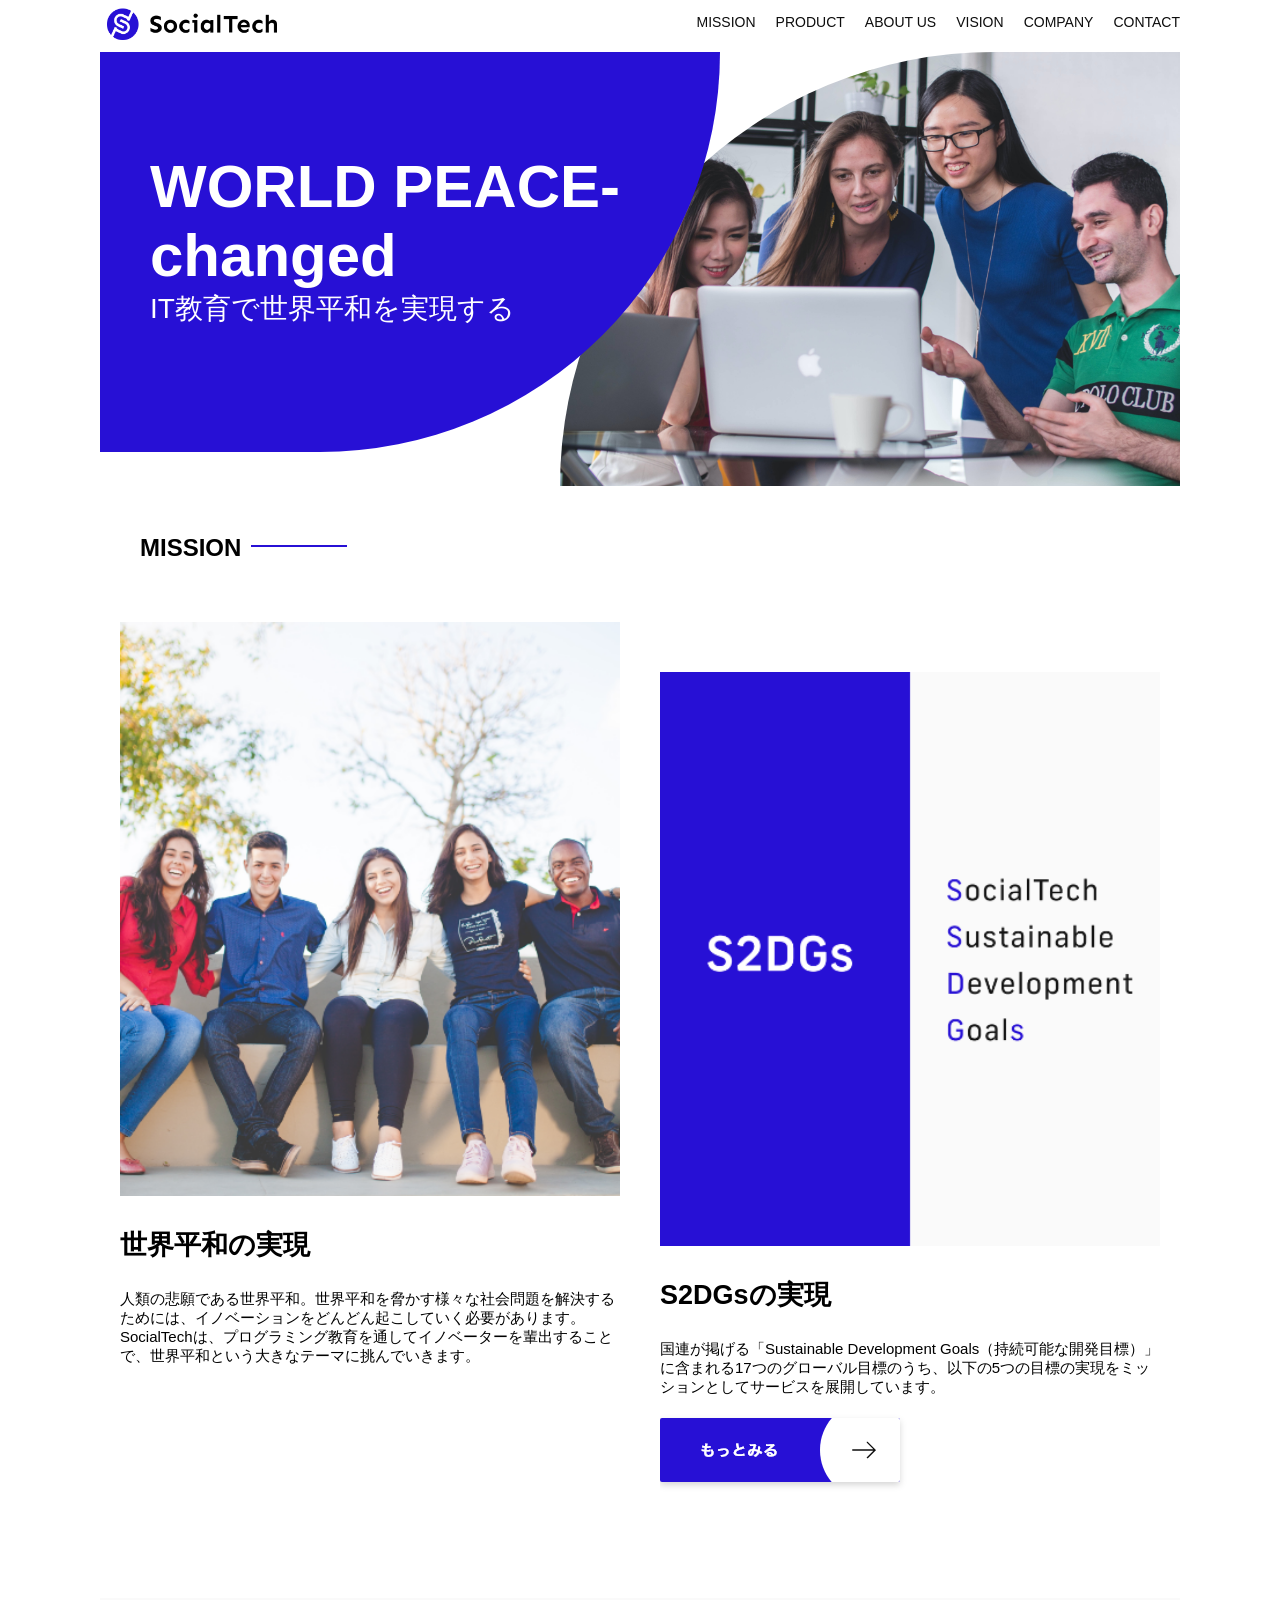
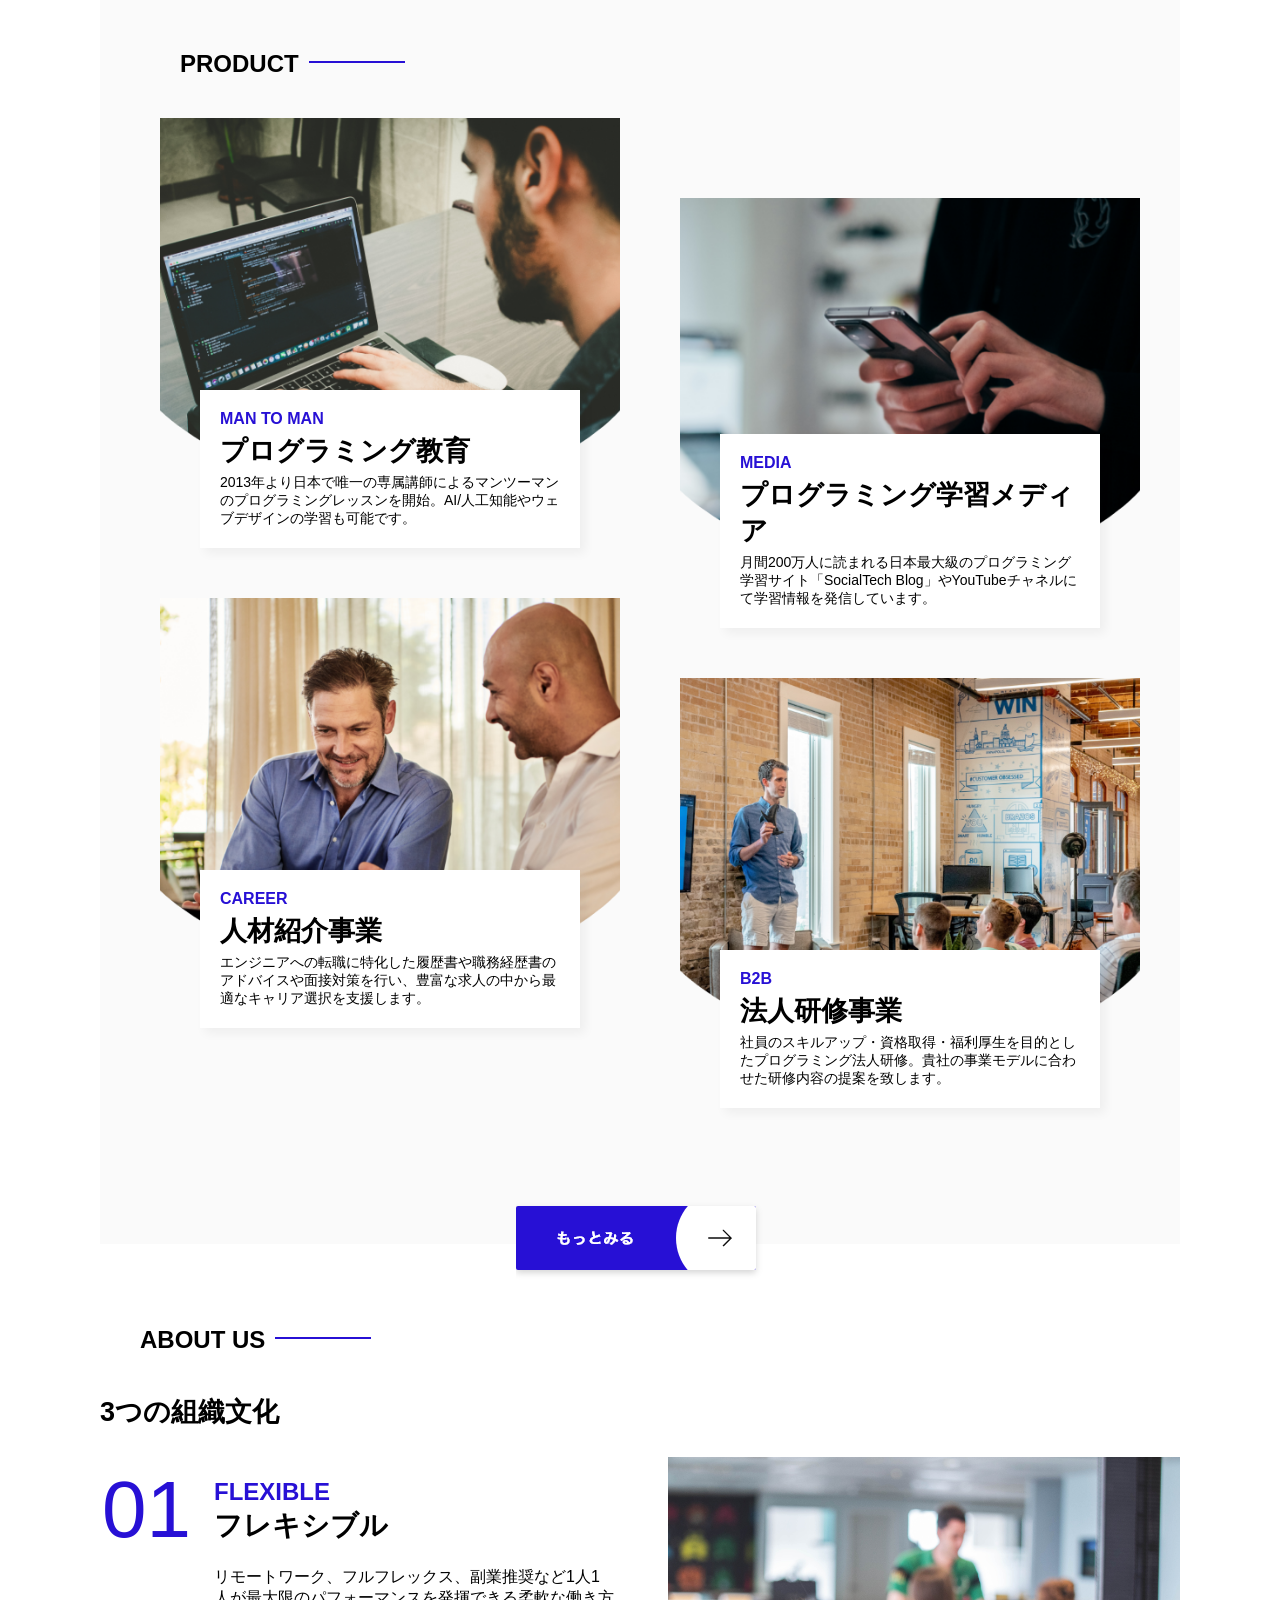
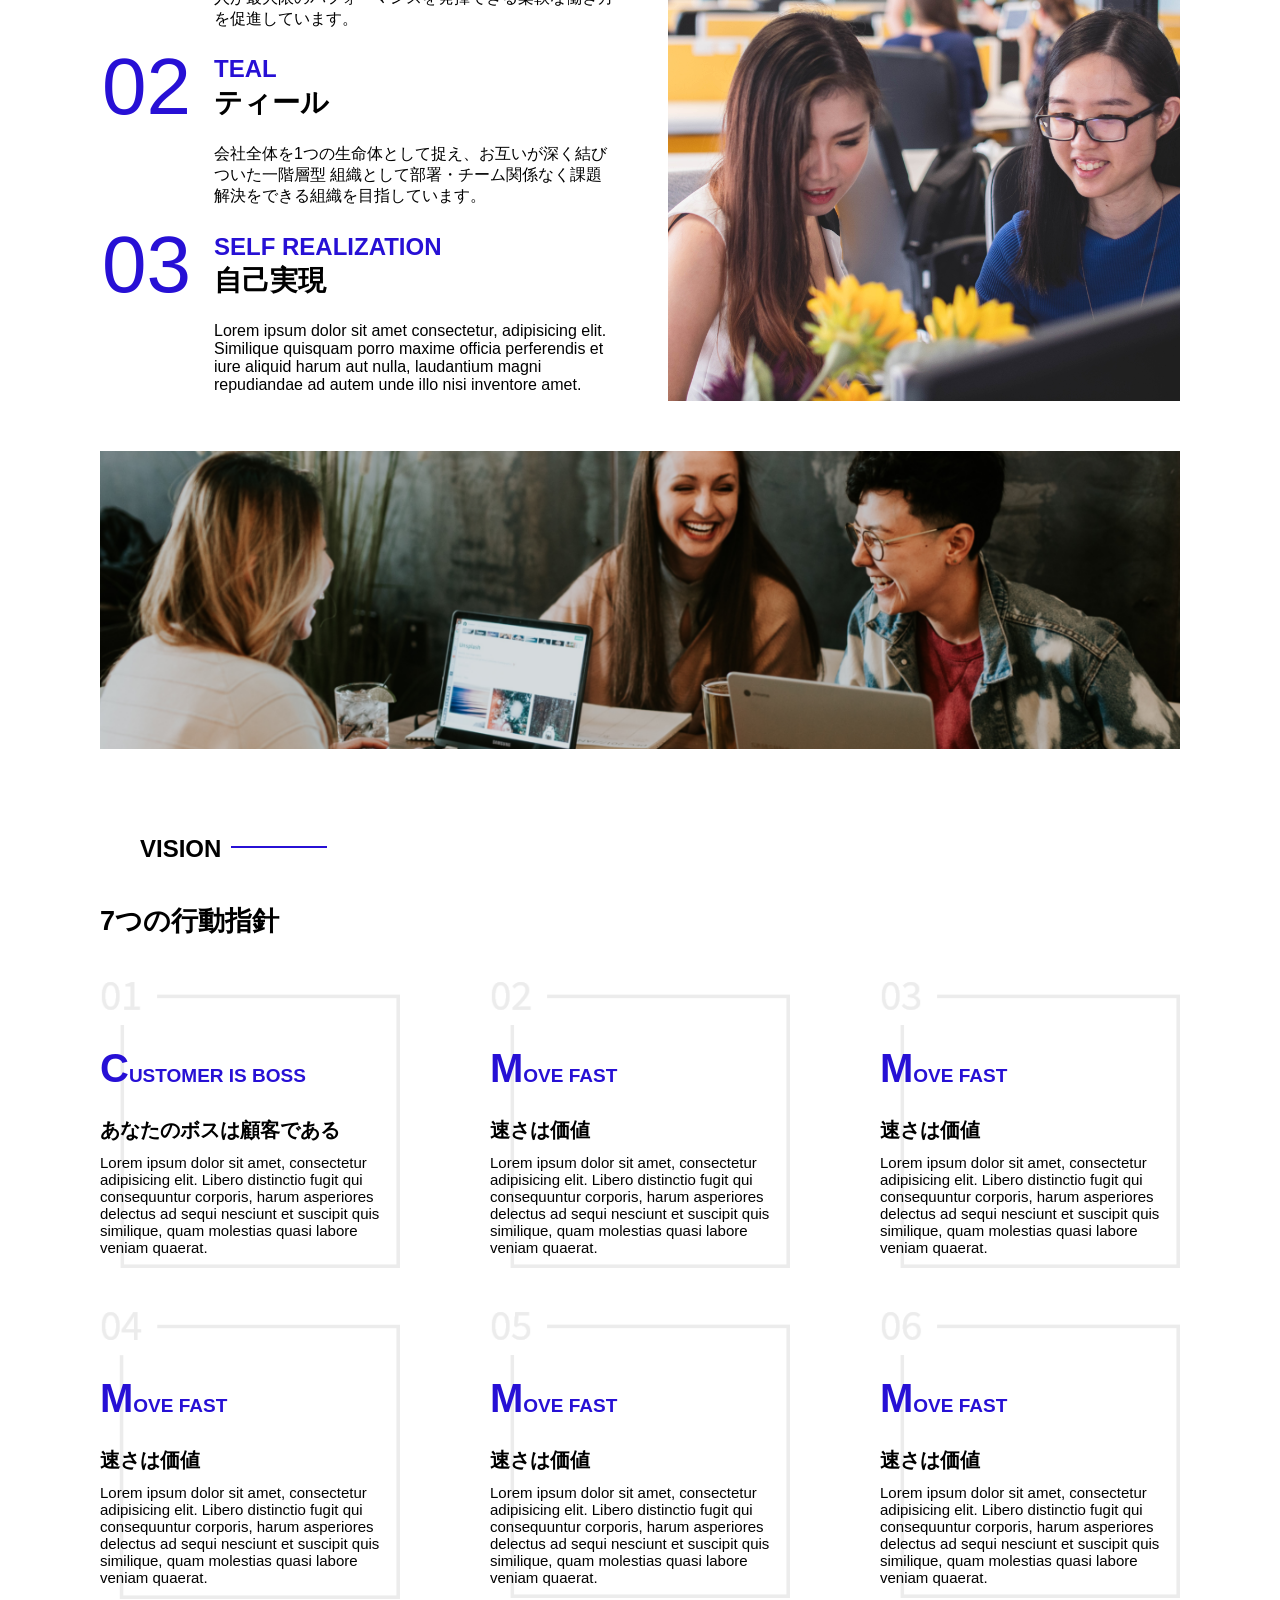
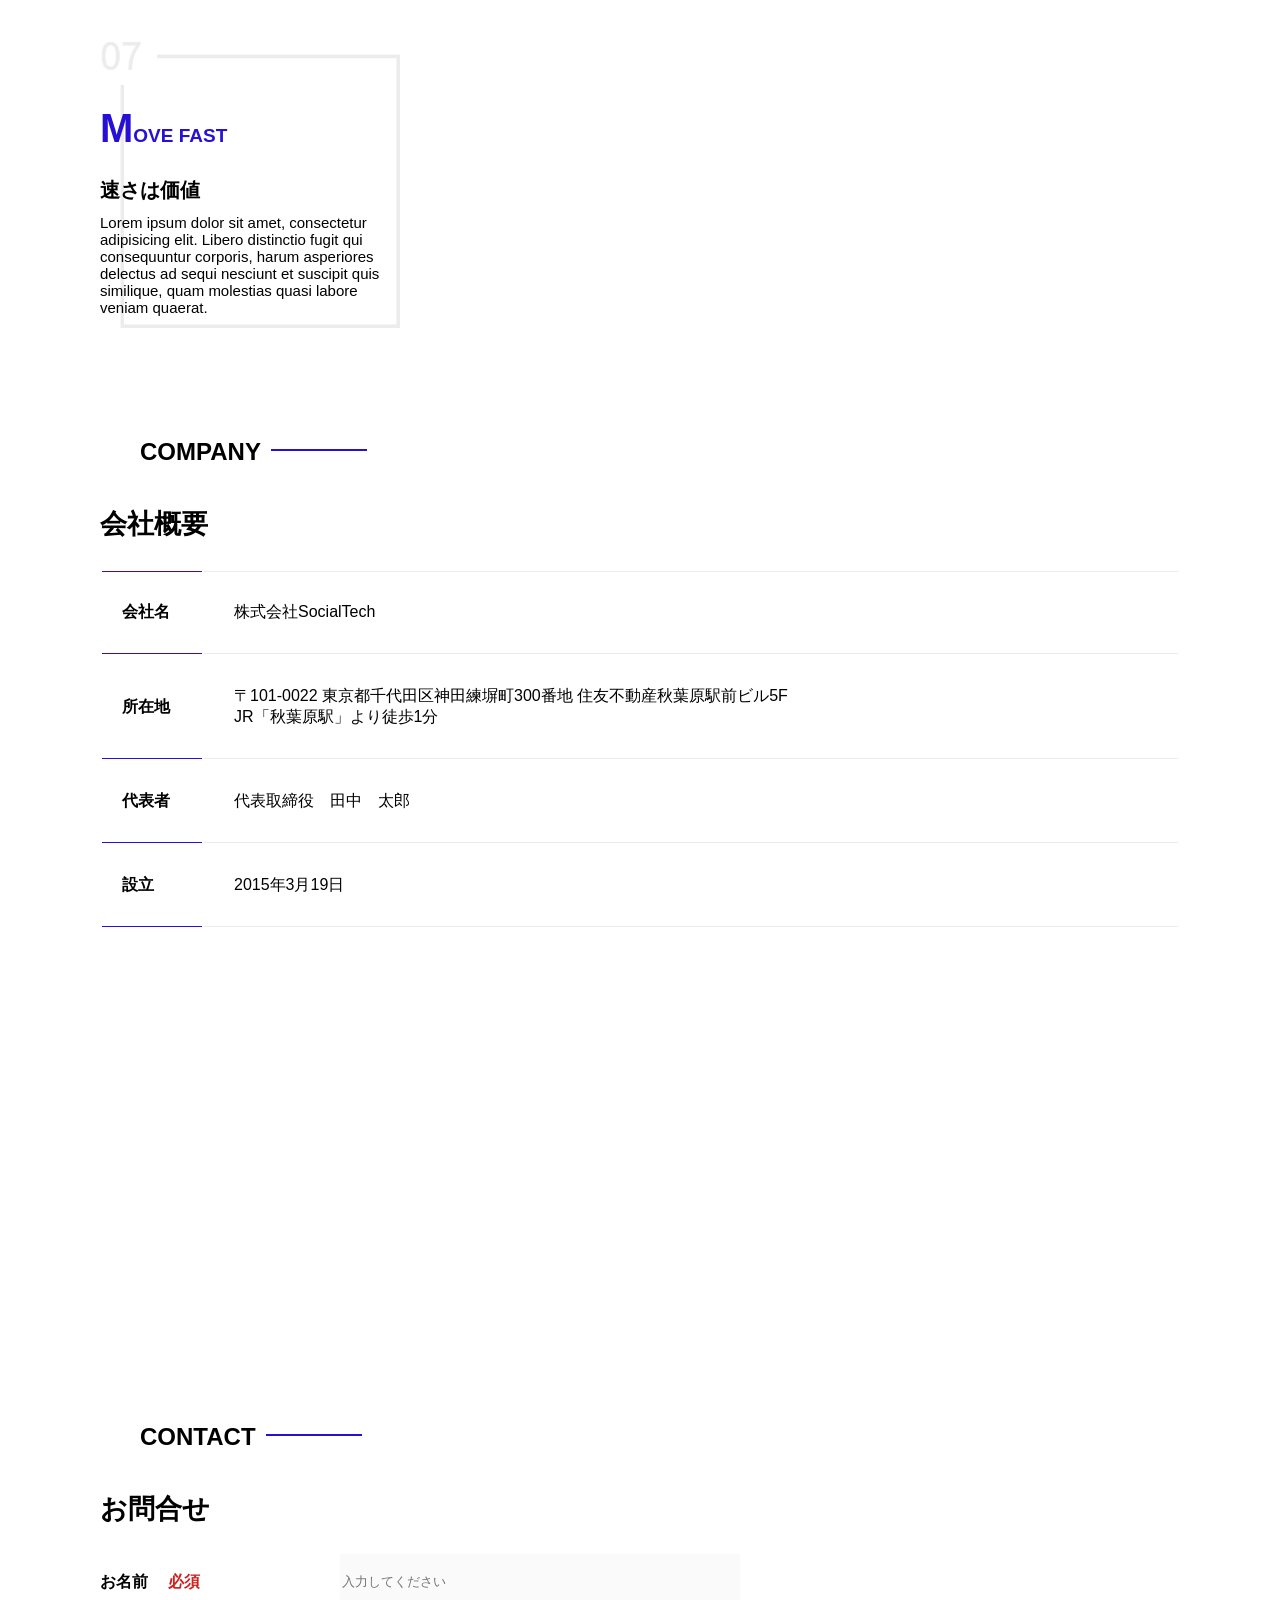
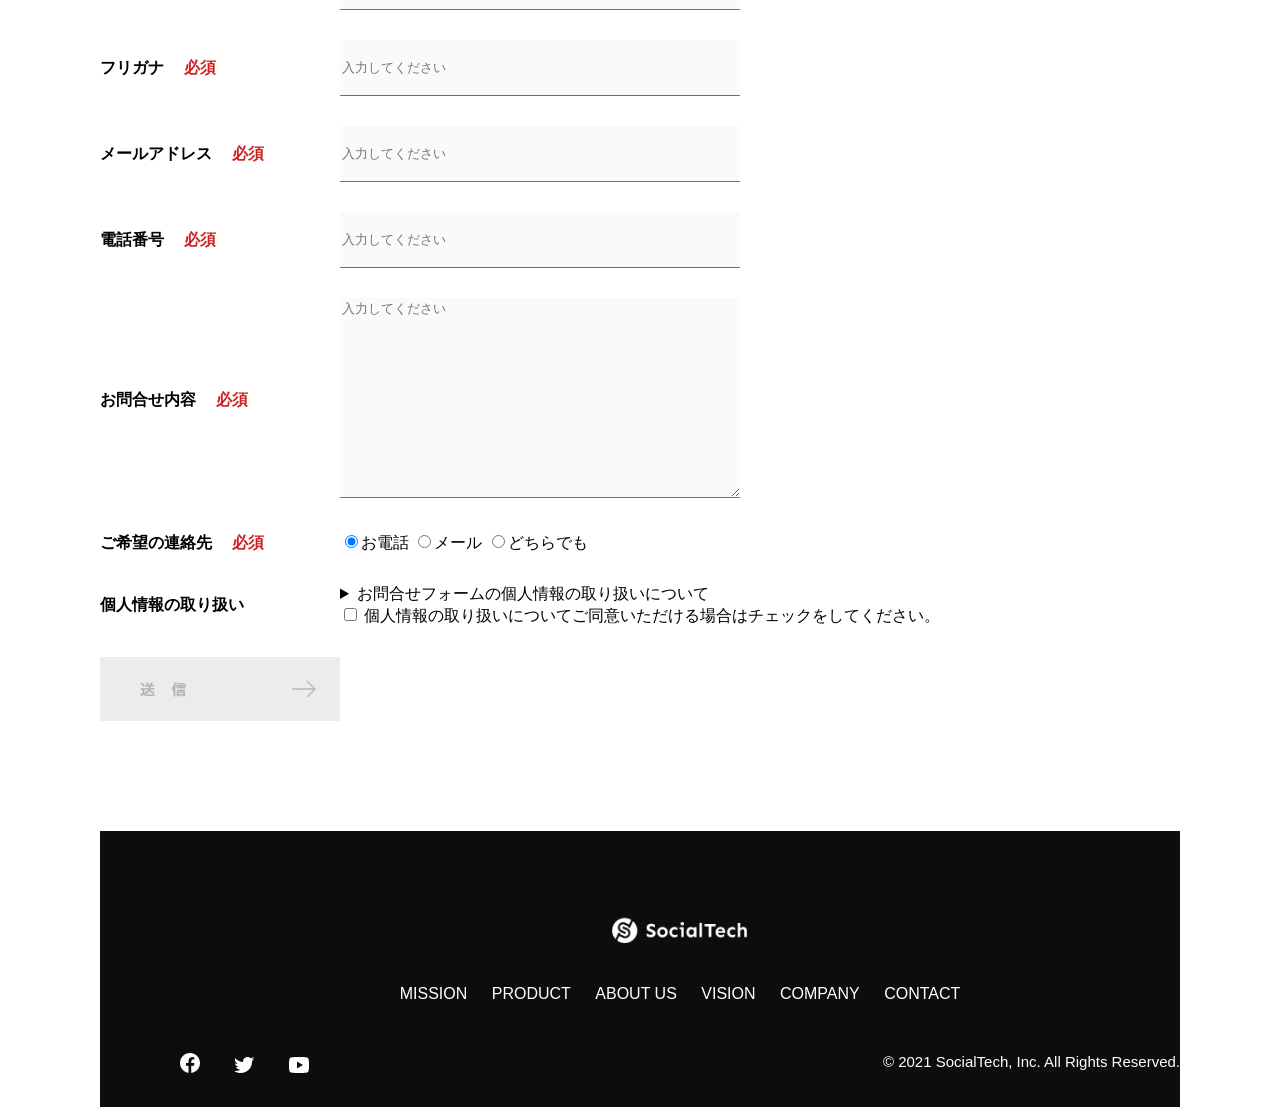
==== commit ea6ba9ce: "changed index.html h1" ====
--- a/index.html
+++ b/index.html
@@ -62,7 +62,7 @@
         <article>
             <section id="main-visual">
                 <div id="main-message">
-                    <h1>WORLD PEACE</h1>
+                    <h1>WORLD PEACE-changed</h1>
                     <p>IT教育で世界平和を実現する</p>
                 </div>
                 <img src="images/index/index-main.png" alt="PCの周りに集まる多国籍の仲間たち">
